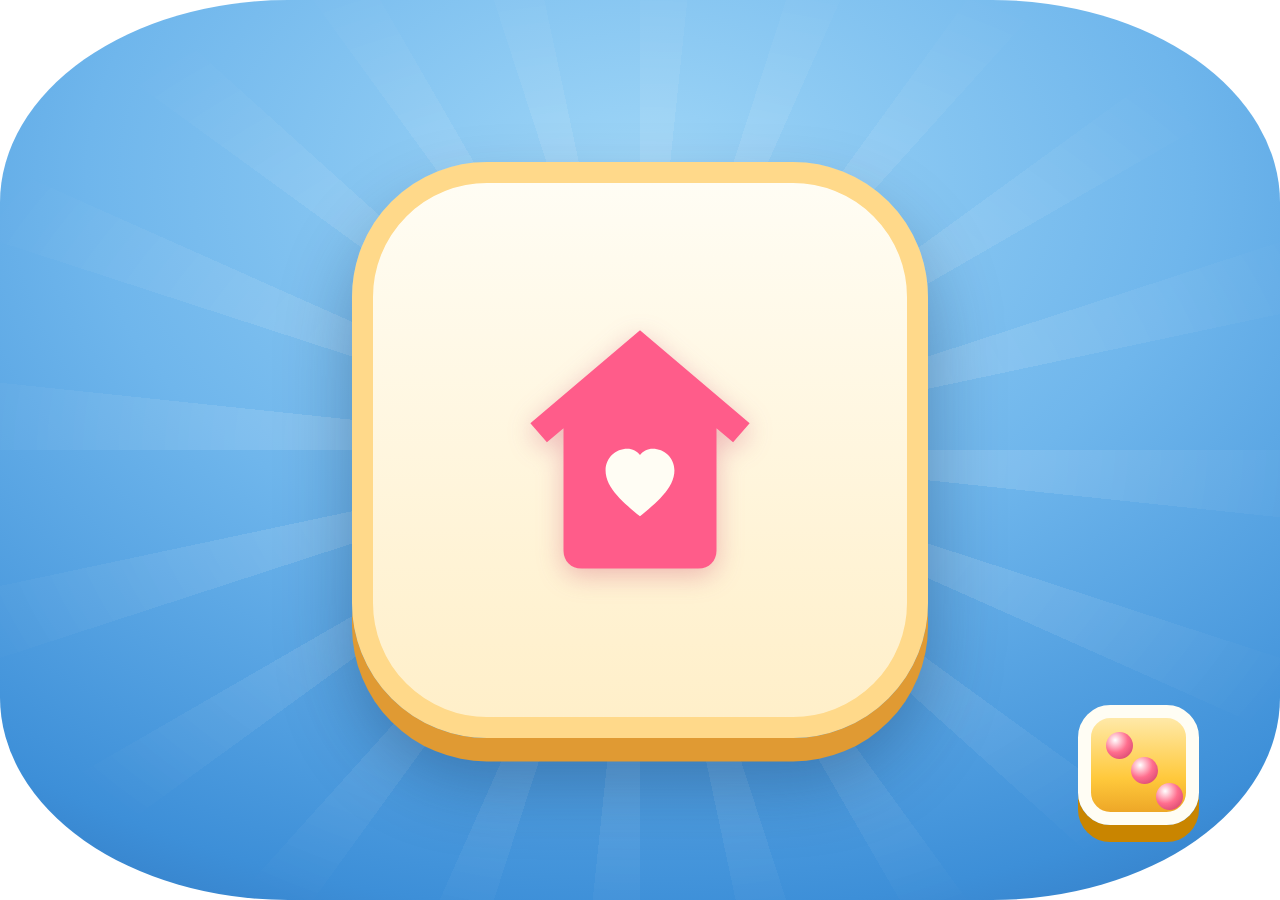
==== tools/icon.html @ b21b3b10 "feat: 分享卡片、PWA 离线安装、无头规则回归测试 三件事，都带可复跑的自检脚本。  分享卡片（assets/og-cover.png，1200×630） - tools/make-og.mjs" ====
<!DOCTYPE html>
<html lang="zh-CN">
<head>
<meta charset="UTF-8">
<title>大富翁 · 应用图标</title>
<!--
  应用图标版式。由 tools/make-icons.mjs 渲染成 assets/ 下的各个尺寸。
  尺寸全部用 vmin 表达 —— 渲染时视口就等于图标边长，所以 1vmin 正好是图标的 1%，
  同一份 markup 可以渲染成 180 / 192 / 512 而不失真。

  三种变体（URL 的 hash 切换）：
    #any       带圆角的完整图标 —— 浏览器标签、普通 PWA 图标
    #maskable  满幅背景、图形收进安全区（无骰子）—— Android 自适应图标
    #apple     满幅方图、图形略大 —— iOS 主屏图标（系统自己切圆角）
  改完版式后重跑：node tools/make-icons.mjs
-->
<style>
  * { margin: 0; padding: 0; box-sizing: border-box; }
  html, body { width: 100%; height: 100%; overflow: hidden; }

  #icon {
    position: relative;
    width: 100%; height: 100%;
    display: flex; align-items: center; justify-content: center;
    border-radius: 22.5%;
    overflow: hidden;
    background:
      radial-gradient(120% 120% at 50% 20%, #9FD6F7 0%, #6FB6EC 36%, #3D8FD8 68%, #1B4E96 100%);
  }
  /* 中心放射光，和棋盘中央的圆盘同源 */
  #icon::after {
    content: ""; position: absolute; inset: -30%;
    background: repeating-conic-gradient(from 0deg,
      rgba(255,255,255,.22) 0deg 6deg, rgba(255,255,255,0) 6deg 18deg);
    -webkit-mask-image: radial-gradient(closest-side, #000 6%, rgba(0,0,0,.5) 40%, transparent 72%);
            mask-image: radial-gradient(closest-side, #000 6%, rgba(0,0,0,.5) 40%, transparent 72%);
  }

  /* 奶油色棋盘 + 金色边框 */
  .board {
    position: relative; z-index: 1;
    width: 64vmin; height: 64vmin;
    border-radius: 15vmin;
    background: linear-gradient(180deg, #FFFDF4 0%, #FFEFC9 100%);
    border: 2.4vmin solid #FFD98A;
    box-shadow: 0 2.6vmin 0 #E09A33, 0 4.6vmin 8vmin rgba(11,42,84,.36);
    display: flex; align-items: center; justify-content: center;
  }
  .board svg { width: 34vmin; height: 34vmin; color: #FF5C8A; filter: drop-shadow(0 .8vmin 1.4vmin rgba(201,58,102,.32)); }

  /* 右下角的小骰子，点出「游戏」的意思 */
  .die {
    position: absolute; z-index: 2;
    right: 9vmin; bottom: 8.3vmin;
    width: 13.4vmin; height: 13.4vmin;
    border-radius: 3.6vmin;
    background: linear-gradient(180deg, #FFE9A8 0%, #FFC93C 64%, #EEA727 100%);
    border: 1.5vmin solid #FFFDF4;
    box-shadow: 0 1.9vmin 0 #C98500;
  }
  .die span {
    position: absolute; width: 3vmin; height: 3vmin; border-radius: 999px;
    background: radial-gradient(circle at 34% 30%, #fff 0%, #FF6E8E 48%, #C93A66 100%);
  }
  .die span:nth-child(1) { left: 1.6vmin; top: 1.6vmin; }
  .die span:nth-child(2) { left: 4.4vmin; top: 4.4vmin; }
  .die span:nth-child(3) { left: 7.2vmin; top: 7.2vmin; }

  /* ── 变体 ── */
  /* Android 自适应图标：只有中间约 80% 的圆是安全区，骰子会出界，直接去掉 */
  body[data-variant="maskable"] #icon { border-radius: 0; }
  body[data-variant="maskable"] .board { width: 46vmin; height: 46vmin; border-radius: 11vmin; }
  body[data-variant="maskable"] .die { display: none; }

  /* iOS 自己切圆角，所以给满幅方图 */
  body[data-variant="apple"] #icon { border-radius: 0; }
  body[data-variant="apple"] .board { width: 54vmin; height: 54vmin; border-radius: 13vmin; }
  body[data-variant="apple"] .die { right: 12vmin; bottom: 11vmin; width: 12vmin; height: 12vmin; }
  body[data-variant="apple"] .die span { width: 2.7vmin; height: 2.7vmin; }
  body[data-variant="apple"] .die span:nth-child(1) { left: 1.4vmin; top: 1.4vmin; }
  body[data-variant="apple"] .die span:nth-child(2) { left: 3.9vmin; top: 3.9vmin; }
  body[data-variant="apple"] .die span:nth-child(3) { left: 6.4vmin; top: 6.4vmin; }
</style>
</head>
<body data-variant="any">
  <div id="icon">
    <div class="board">
      <svg viewBox="0 0 24 24" fill="currentColor" aria-hidden="true">
        <path d="M12 2.6l8.6 7.3-1.3 1.5L18 10.3v9.6c0 .8-.6 1.4-1.4 1.4H7.4c-.8 0-1.4-.6-1.4-1.4v-9.6l-1.3 1.1L3.4 9.9 12 2.6z"/>
        <path d="M12 17.2c-1.2-1-2.7-2.2-2.7-3.6 0-1 .8-1.7 1.7-1.7.4 0 .8.2 1 .5.2-.3.6-.5 1-.5.9 0 1.7.7 1.7 1.7 0 1.4-1.5 2.6-2.7 3.6z" fill="#FFFDF4"/>
      </svg>
    </div>
    <div class="die"><span></span><span></span><span></span></div>
  </div>
<script>
  // hash 决定变体
  var v = (location.hash || '#any').slice(1);
  if (['any', 'maskable', 'apple'].indexOf(v) < 0) v = 'any';
  document.body.dataset.variant = v;
</script>
</body>
</html>
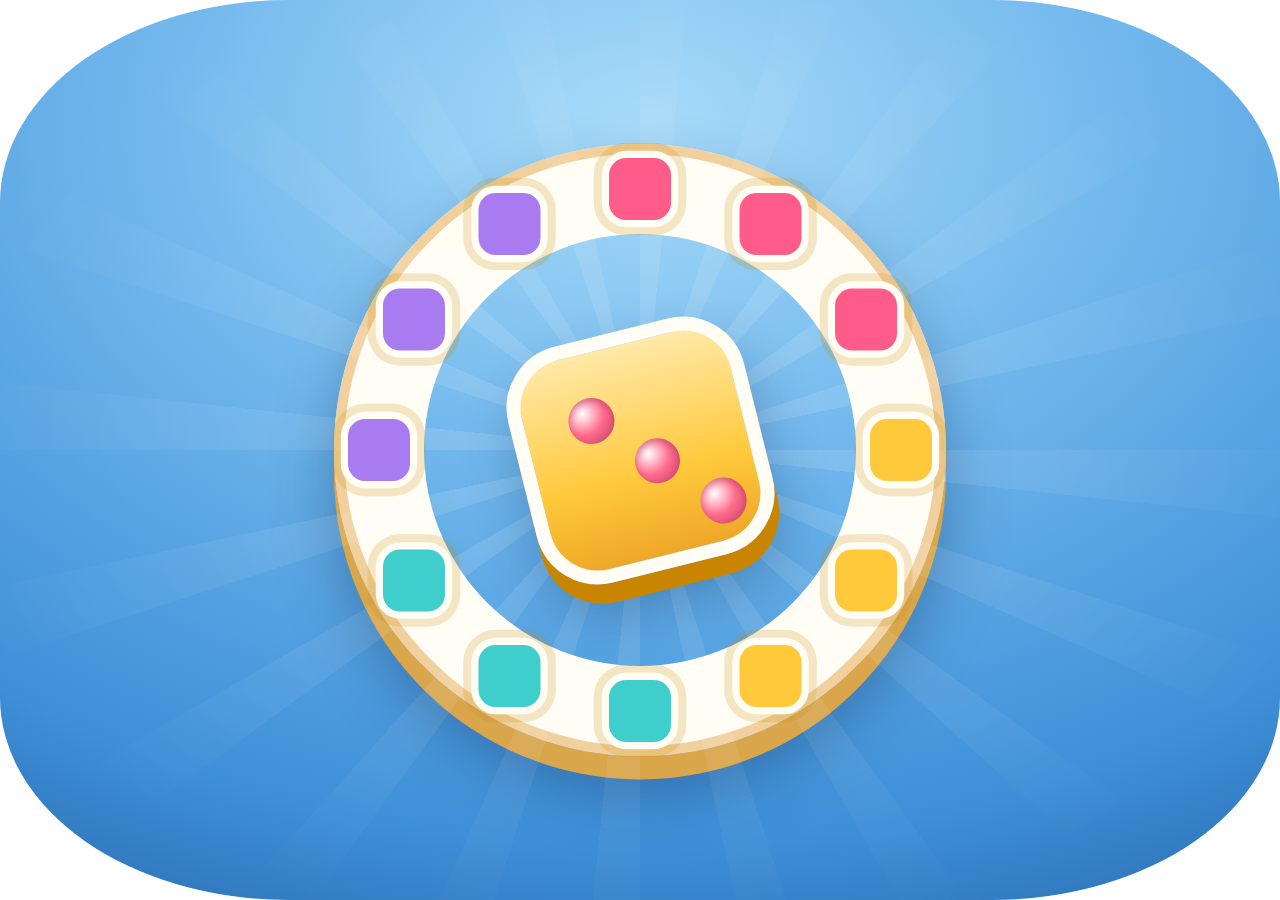
==== commit 4e034986: "feat: 重做应用图标（环形棋盘 + 中心骰子），并修掉同名图标不更新 背景：原图标是「方形棋盘里套一个小房子、右下角再挂一颗小骰子」的三层嵌套， 缩到浏览器标签用的 16–32px 时骰子先糊成一" ====
--- a/tools/icon.html
+++ b/tools/icon.html
@@ -8,9 +8,13 @@
   尺寸全部用 vmin 表达 —— 渲染时视口就等于图标边长，所以 1vmin 正好是图标的 1%，
   同一份 markup 可以渲染成 180 / 192 / 512 而不失真。
 
+  构图：环形棋盘（12 格 · 四组地产色）+ 中心骰子。
+  刻意避开「方块棋盘里套一个小房子」那种三层嵌套 —— 主体占满画面，
+  缩到 16px 时剩下的仍是「一个带彩色刻度的圆环」，而不是一团糊掉的小方块。
+
   三种变体（URL 的 hash 切换）：
     #any       带圆角的完整图标 —— 浏览器标签、普通 PWA 图标
-    #maskable  满幅背景、图形收进安全区（无骰子）—— Android 自适应图标
+    #maskable  满幅背景、图形收进安全区 —— Android 自适应图标
     #apple     满幅方图、图形略大 —— iOS 主屏图标（系统自己切圆角）
   改完版式后重跑：node tools/make-icons.mjs
 -->
@@ -25,78 +29,133 @@
     border-radius: 22.5%;
     overflow: hidden;
     background:
-      radial-gradient(120% 120% at 50% 20%, #9FD6F7 0%, #6FB6EC 36%, #3D8FD8 68%, #1B4E96 100%);
+      radial-gradient(125% 125% at 50% 14%, #A8DBF9 0%, #6FB6EC 32%, #3D8FD8 64%, #16407E 100%);
   }
   /* 中心放射光，和棋盘中央的圆盘同源 */
   #icon::after {
     content: ""; position: absolute; inset: -30%;
     background: repeating-conic-gradient(from 0deg,
-      rgba(255,255,255,.22) 0deg 6deg, rgba(255,255,255,0) 6deg 18deg);
+      rgba(255,255,255,.15) 0deg 6deg, rgba(255,255,255,0) 6deg 18deg);
     -webkit-mask-image: radial-gradient(closest-side, #000 6%, rgba(0,0,0,.5) 40%, transparent 72%);
             mask-image: radial-gradient(closest-side, #000 6%, rgba(0,0,0,.5) 40%, transparent 72%);
   }
 
-  /* 奶油色棋盘 + 金色边框 */
-  .board {
-    position: relative; z-index: 1;
-    width: 64vmin; height: 64vmin;
-    border-radius: 15vmin;
-    background: linear-gradient(180deg, #FFFDF4 0%, #FFEFC9 100%);
-    border: 2.4vmin solid #FFD98A;
-    box-shadow: 0 2.6vmin 0 #E09A33, 0 4.6vmin 8vmin rgba(11,42,84,.36);
-    display: flex; align-items: center; justify-content: center;
+  /* ── 环形棋盘 ──
+     注意全局是 border-box，所以 width 就是**外径**：外径 68 − 环宽 10×2 = 内径 48，
+     中径半径 (68 + 48) / 4 = 29vmin —— 环上格子的 translateY 必须跟这个数对上。
+     外径留到 68 而不是更大，是因为环还有 2.6vmin 的金色厚度和投影，撑满会贴到画布边。 */
+  .ring {
+    position: absolute; left: 50%; top: 50%;
+    width: 68vmin; height: 68vmin;
+    margin: -34vmin 0 0 -34vmin;
+    border-radius: 50%;
+    border: 10vmin solid #FFFDF4;
+    box-shadow: 0 2.6vmin 0 #D9A64C, 0 4vmin 7vmin rgba(11,42,84,.38);
   }
-  .board svg { width: 34vmin; height: 34vmin; color: #FF5C8A; filter: drop-shadow(0 .8vmin 1.4vmin rgba(201,58,102,.32)); }
+  /* 环的外缘一圈金色描线，给纯色环加一点层次 */
+  .ring::after {
+    content: ""; position: absolute; inset: -10vmin;
+    border-radius: 50%;
+    box-shadow: inset 0 0 0 1.1vmin rgba(224,154,51,.45);
+  }
 
-  /* 右下角的小骰子，点出「游戏」的意思 */
+  /* 环上的 12 格：四组地产色，每组 3 连格 */
+  .cells { position: absolute; left: 50%; top: 50%; width: 0; height: 0; z-index: 1; }
+  .cell {
+    position: absolute; left: 50%; top: 50%;
+    width: 6.8vmin; height: 6.8vmin; margin: -3.4vmin 0 0 -3.4vmin;
+    border-radius: 1.9vmin;
+    box-shadow: 0 0 0 .8vmin #FFFDF4, 0 0 0 1.7vmin rgba(201,133,0,.20);
+  }
+
+  /* ── 中心骰子 ── */
   .die {
-    position: absolute; z-index: 2;
-    right: 9vmin; bottom: 8.3vmin;
-    width: 13.4vmin; height: 13.4vmin;
-    border-radius: 3.6vmin;
-    background: linear-gradient(180deg, #FFE9A8 0%, #FFC93C 64%, #EEA727 100%);
-    border: 1.5vmin solid #FFFDF4;
-    box-shadow: 0 1.9vmin 0 #C98500;
+    position: relative; z-index: 2;
+    width: 27vmin; height: 27vmin;
+    border-radius: 7vmin;
+    background: linear-gradient(180deg, #FFE9A8 0%, #FFC93C 62%, #EEA727 100%);
+    border: 1.6vmin solid #FFFDF4;
+    box-shadow: 0 2.2vmin 0 #C98500, 0 3.6vmin 6vmin rgba(11,42,84,.30);
+    transform: rotate(-14deg);
   }
   .die span {
-    position: absolute; width: 3vmin; height: 3vmin; border-radius: 999px;
+    position: absolute; width: 5.1vmin; height: 5.1vmin; border-radius: 999px;
     background: radial-gradient(circle at 34% 30%, #fff 0%, #FF6E8E 48%, #C93A66 100%);
+    box-shadow: inset 0 .4vmin .8vmin rgba(150,30,66,.35);
   }
-  .die span:nth-child(1) { left: 1.6vmin; top: 1.6vmin; }
-  .die span:nth-child(2) { left: 4.4vmin; top: 4.4vmin; }
-  .die span:nth-child(3) { left: 7.2vmin; top: 7.2vmin; }
+  .die span:nth-child(1) { left: 4.9vmin; top: 4.9vmin; }
+  .die span:nth-child(2) { left: 10.95vmin; top: 10.95vmin; }
+  .die span:nth-child(3) { left: 17vmin; top: 17vmin; }
 
   /* ── 变体 ── */
-  /* Android 自适应图标：只有中间约 80% 的圆是安全区，骰子会出界，直接去掉 */
+  /* Android 自适应图标：只有中间约 80% 的圆是安全区，整体收进来 */
   body[data-variant="maskable"] #icon { border-radius: 0; }
-  body[data-variant="maskable"] .board { width: 46vmin; height: 46vmin; border-radius: 11vmin; }
-  body[data-variant="maskable"] .die { display: none; }
+  body[data-variant="maskable"] .ring {
+    width: 48vmin; height: 48vmin; margin: -24vmin 0 0 -24vmin;
+    border-width: 7.2vmin;
+  }
+  body[data-variant="maskable"] .ring::after { inset: -7.2vmin; }
+  body[data-variant="maskable"] .cell {
+    width: 5vmin; height: 5vmin; margin: -2.5vmin 0 0 -2.5vmin;
+    border-radius: 1.4vmin;
+    box-shadow: 0 0 0 .6vmin #FFFDF4, 0 0 0 1.2vmin rgba(201,133,0,.20);
+  }
+  body[data-variant="maskable"] .die { width: 20vmin; height: 20vmin; border-radius: 5.2vmin; border-width: 1.2vmin; }
+  body[data-variant="maskable"] .die span { width: 3.7vmin; height: 3.7vmin; }
+  body[data-variant="maskable"] .die span:nth-child(1) { left: 3.6vmin; top: 3.6vmin; }
+  body[data-variant="maskable"] .die span:nth-child(2) { left: 8.15vmin; top: 8.15vmin; }
+  body[data-variant="maskable"] .die span:nth-child(3) { left: 12.7vmin; top: 12.7vmin; }
 
-  /* iOS 自己切圆角，所以给满幅方图 */
+  /* iOS 自己切圆角，所以给满幅方图，图形略放大 */
   body[data-variant="apple"] #icon { border-radius: 0; }
-  body[data-variant="apple"] .board { width: 54vmin; height: 54vmin; border-radius: 13vmin; }
-  body[data-variant="apple"] .die { right: 12vmin; bottom: 11vmin; width: 12vmin; height: 12vmin; }
-  body[data-variant="apple"] .die span { width: 2.7vmin; height: 2.7vmin; }
-  body[data-variant="apple"] .die span:nth-child(1) { left: 1.4vmin; top: 1.4vmin; }
-  body[data-variant="apple"] .die span:nth-child(2) { left: 3.9vmin; top: 3.9vmin; }
-  body[data-variant="apple"] .die span:nth-child(3) { left: 6.4vmin; top: 6.4vmin; }
+  body[data-variant="apple"] .ring {
+    width: 72vmin; height: 72vmin; margin: -36vmin 0 0 -36vmin;
+    border-width: 10.5vmin;
+  }
+  body[data-variant="apple"] .ring::after { inset: -10.5vmin; }
+  body[data-variant="apple"] .cell {
+    width: 7.2vmin; height: 7.2vmin; margin: -3.6vmin 0 0 -3.6vmin;
+    border-radius: 2vmin;
+  }
+  body[data-variant="apple"] .die { width: 28.5vmin; height: 28.5vmin; border-radius: 7.4vmin; }
+  body[data-variant="apple"] .die span { width: 5.2vmin; height: 5.2vmin; }
+  body[data-variant="apple"] .die span:nth-child(1) { left: 5.1vmin; top: 5.1vmin; }
+  body[data-variant="apple"] .die span:nth-child(2) { left: 11.65vmin; top: 11.65vmin; }
+  body[data-variant="apple"] .die span:nth-child(3) { left: 18.2vmin; top: 18.2vmin; }
 </style>
 </head>
 <body data-variant="any">
   <div id="icon">
-    <div class="board">
-      <svg viewBox="0 0 24 24" fill="currentColor" aria-hidden="true">
-        <path d="M12 2.6l8.6 7.3-1.3 1.5L18 10.3v9.6c0 .8-.6 1.4-1.4 1.4H7.4c-.8 0-1.4-.6-1.4-1.4v-9.6l-1.3 1.1L3.4 9.9 12 2.6z"/>
-        <path d="M12 17.2c-1.2-1-2.7-2.2-2.7-3.6 0-1 .8-1.7 1.7-1.7.4 0 .8.2 1 .5.2-.3.6-.5 1-.5.9 0 1.7.7 1.7 1.7 0 1.4-1.5 2.6-2.7 3.6z" fill="#FFFDF4"/>
-      </svg>
-    </div>
+    <div class="ring"></div>
+    <div class="cells" id="cells"></div>
     <div class="die"><span></span><span></span><span></span></div>
   </div>
 <script>
-  // hash 决定变体
+  // 沿环的中径均匀铺 12 格，四组地产色各占 3 连格
+  // （中径半径随变体不同，所以每格里单独算 translateY）
+  var GROUPS = ['#FF5C8A', '#FFC93C', '#3FCECC', '#A97BF0'];
+
+  function layoutCells() {
+    var v = document.body.dataset.variant;
+    // 中径半径 = (外径 + 内径) / 4，必须和上面每个变体的 border-width 保持一致
+    var radius = v === 'maskable' ? 20.4 : (v === 'apple' ? 30.75 : 29);  // vmin
+    var host = document.getElementById('cells');
+    host.textContent = '';
+    for (var i = 0; i < 12; i++) {
+      var a = i * 30;
+      var d = document.createElement('div');
+      d.className = 'cell';
+      d.style.background = GROUPS[Math.floor(i / 3) % GROUPS.length];
+      d.style.transform = 'rotate(' + a + 'deg) translateY(-' + radius + 'vmin) rotate(' + (-a) + 'deg)';
+      host.appendChild(d);
+    }
+  }
+
+  // hash 决定变体（同文档换 hash 不会重跑 script，所以 make-icons.mjs 里还会显式同步一次）
   var v = (location.hash || '#any').slice(1);
   if (['any', 'maskable', 'apple'].indexOf(v) < 0) v = 'any';
   document.body.dataset.variant = v;
+  layoutCells();
 </script>
 </body>
 </html>
